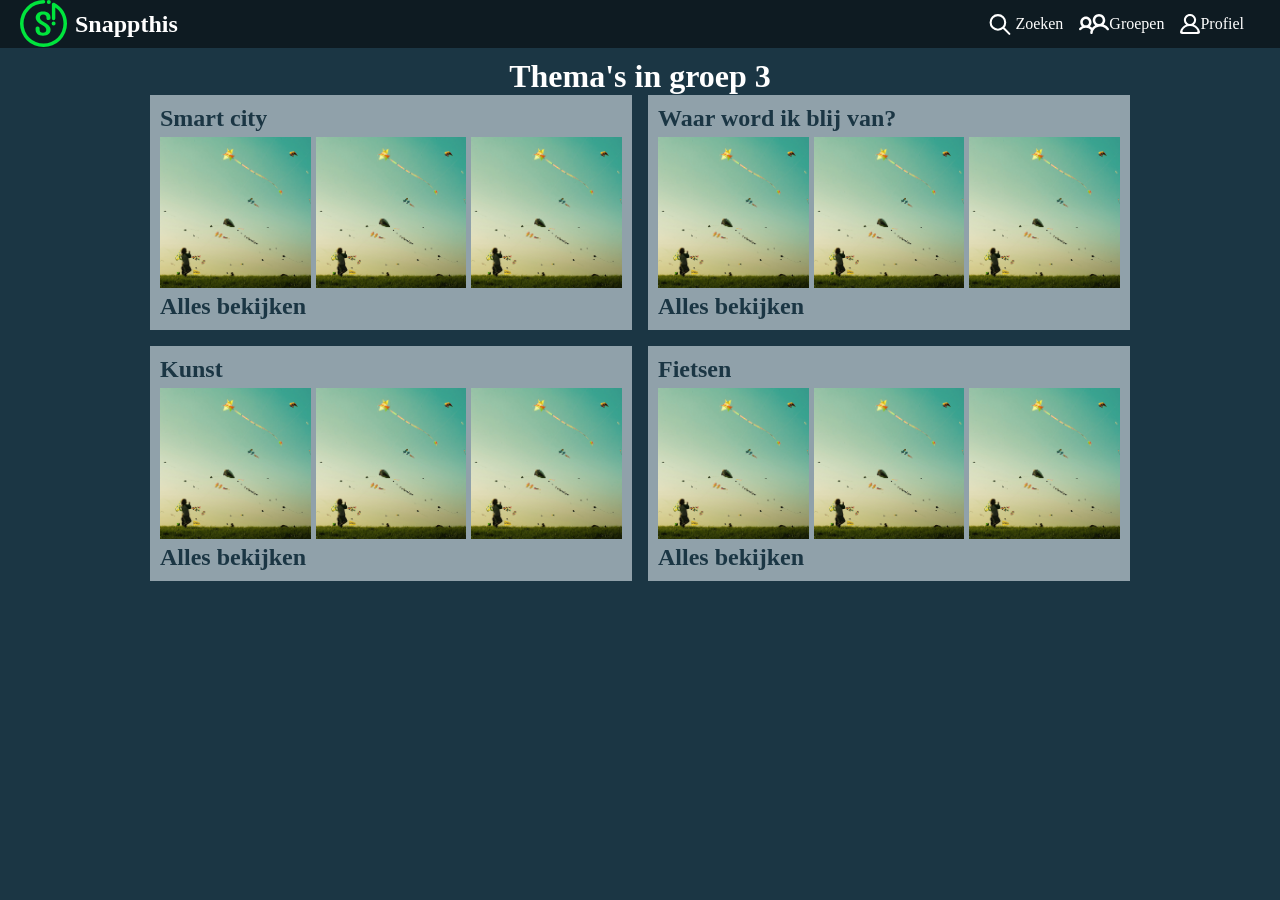
==== pages/group.html @ 8bacf24f "new pages" ====
<!DOCTYPE html>
<html lang="nl">

<head>
    <meta charset="UTF-8">
    <meta name="viewport" content="width=device-width, initial-scale=1.0">
    <link rel="stylesheet" href="../styles/styles.css">

    <title>Document</title>
</head>

<body>
    <nav>
        <a href="/">
            <svg xmlns="http://www.w3.org/2000/svg" width="47" height="48" fill="#00E53D">
                <path fill="FFFFFF" fill-rule="evenodd"
                    d="M28.8 4a2 2 0 1 0 0-4 2 2 0 0 0 0 4Zm4.8 21.6a2 2 0 1 0 0-4 2 2 0 0 0 0 4Zm.6-22.9a2.7 2.7 0 0 0-.4 0 2.5 2.5 0 0 0-.4 0 1.7 1.7 0 0 0-1.5 1.2v14.6a1.7 1.7 0 1 0 3.4 0v-11c5.5 3.6 8.2 9.4 8.2 16.1a20 20 0 1 1-20-20 1.7 1.7 0 0 0 0-3.5A23.4 23.4 0 0 0 0 23.6a23.4 23.4 0 0 0 23.5 23.5A23.4 23.4 0 0 0 47 23.6 23.4 23.4 0 0 0 34.2 2.7ZM17.6 13.2c1.2-1 3-1.6 5.5-1.6s4.3.5 5.6 1.6a5.7 5.7 0 0 1 1.8 4.7v.4l-.3 1c-.4.5-1 .8-1.8.8s-1.4-.3-1.7-.9a2 2 0 0 1-.2-.9v-.8c0-1-.3-1.6-.8-2.1s-1.3-.8-2.5-.8-2 .3-2.5.8-.8 1.2-.8 2.1c0 .8.3 1.5.7 2 .5.6 1.2 1.2 2 1.7l2.4 1.6c1 .5 1.8 1 2.6 1.7.9.6 1.5 1.4 2 2.2.7.8 1 1.8 1 3 0 1.8-.7 3.3-2 4.4-1.2 1-3 1.6-5.6 1.6-2.5 0-4.3-.5-5.6-1.6a5.7 5.7 0 0 1-1.8-4.5v-1.3c0-.2 0-.6.2-.9.4-.6 1-1 1.8-1 .9 0 1.5.4 1.8 1 .2.3.2.7.2 1v1.4c0 1 .3 1.6.8 2.1s1.4.8 2.6.8c1.1 0 2-.3 2.5-.8s.8-1.2.8-2.1a3 3 0 0 0-.7-2 9.4 9.4 0 0 0-1.9-1.7 36 36 0 0 0-2.5-1.6c-1-.5-1.8-1-2.6-1.7a9.6 9.6 0 0 1-2-2.2c-.6-.8-.9-1.8-.9-3 0-1.8.7-3.3 1.9-4.4Z"
                    clip-rule="evenodd" />
            </svg>
            <h1>Snappthis</h1>
        </a>
        <a href=""><svg xmlns="http://www.w3.org/2000/svg" width="30px" height="25px" viewBox="0 0 24 24" fill="none">
                <path
                    d="M14.9536 14.9458L21 21M17 10C17 13.866 13.866 17 10 17C6.13401 17 3 13.866 3 10C3 6.13401 6.13401 3 10 3C13.866 3 17 6.13401 17 10Z"
                    stroke="#FFFFFF" stroke-width="2" stroke-linecap="round" stroke-linejoin="round" />
            </svg>Zoeken</a>
        <a href=""><svg xmlns="http://www.w3.org/2000/svg" width="30px" height="30px" viewBox="0 0 24 24" fill="none">
                <path fill-rule="evenodd" clip-rule="evenodd"
                    d="M16 6C14.3432 6 13 7.34315 13 9C13 10.6569 14.3432 12 16 12C17.6569 12 19 10.6569 19 9C19 7.34315 17.6569 6 16 6ZM11 9C11 6.23858 13.2386 4 16 4C18.7614 4 21 6.23858 21 9C21 10.3193 20.489 11.5193 19.6542 12.4128C21.4951 13.0124 22.9176 14.1993 23.8264 15.5329C24.1374 15.9893 24.0195 16.6114 23.5631 16.9224C23.1068 17.2334 22.4846 17.1155 22.1736 16.6591C21.1979 15.2273 19.4178 14 17 14C13.166 14 11 17.0742 11 19C11 19.5523 10.5523 20 10 20C9.44773 20 9.00001 19.5523 9.00001 19C9.00001 18.308 9.15848 17.57 9.46082 16.8425C9.38379 16.7931 9.3123 16.7323 9.24889 16.6602C8.42804 15.7262 7.15417 15 5.50001 15C3.84585 15 2.57199 15.7262 1.75114 16.6602C1.38655 17.075 0.754692 17.1157 0.339855 16.7511C-0.0749807 16.3865 -0.115709 15.7547 0.248886 15.3398C0.809035 14.7025 1.51784 14.1364 2.35725 13.7207C1.51989 12.9035 1.00001 11.7625 1.00001 10.5C1.00001 8.01472 3.01473 6 5.50001 6C7.98529 6 10 8.01472 10 10.5C10 11.7625 9.48013 12.9035 8.64278 13.7207C9.36518 14.0785 9.99085 14.5476 10.5083 15.0777C11.152 14.2659 11.9886 13.5382 12.9922 12.9945C11.7822 12.0819 11 10.6323 11 9ZM3.00001 10.5C3.00001 9.11929 4.1193 8 5.50001 8C6.88072 8 8.00001 9.11929 8.00001 10.5C8.00001 11.8807 6.88072 13 5.50001 13C4.1193 13 3.00001 11.8807 3.00001 10.5Z"
                    fill="#FFFFFF" />
            </svg>Groepen</a>
        <a href=""><svg xmlns="http://www.w3.org/2000/svg" xmlns:xlink="http://www.w3.org/1999/xlink" width="20px"
                height="20px" viewBox="0 0 20 20" version="1.1">
                <g id="Page-1" stroke="none" stroke-width="1" fill="#FFFFFF" fill-rule="evenodd">
                    <g id="Dribbble-Light-Preview" transform="translate(-140.000000, -2159.000000)" fill="#000000">
                        <g id="icons" fill="#FFFFFF" transform="translate(56.000000, 160.000000)">
                            <path
                                d="M100.562548,2016.99998 L87.4381713,2016.99998 C86.7317804,2016.99998 86.2101535,2016.30298 86.4765813,2015.66198 C87.7127655,2012.69798 90.6169306,2010.99998 93.9998492,2010.99998 C97.3837885,2010.99998 100.287954,2012.69798 101.524138,2015.66198 C101.790566,2016.30298 101.268939,2016.99998 100.562548,2016.99998 M89.9166645,2004.99998 C89.9166645,2002.79398 91.7489936,2000.99998 93.9998492,2000.99998 C96.2517256,2000.99998 98.0830339,2002.79398 98.0830339,2004.99998 C98.0830339,2007.20598 96.2517256,2008.99998 93.9998492,2008.99998 C91.7489936,2008.99998 89.9166645,2007.20598 89.9166645,2004.99998 M103.955674,2016.63598 C103.213556,2013.27698 100.892265,2010.79798 97.837022,2009.67298 C99.4560048,2008.39598 100.400241,2006.33098 100.053171,2004.06998 C99.6509769,2001.44698 97.4235996,1999.34798 94.7348224,1999.04198 C91.0232075,1998.61898 87.8750721,2001.44898 87.8750721,2004.99998 C87.8750721,2006.88998 88.7692896,2008.57398 90.1636971,2009.67298 C87.1074334,2010.79798 84.7871636,2013.27698 84.044024,2016.63598 C83.7745338,2017.85698 84.7789973,2018.99998 86.0539717,2018.99998 L101.945727,2018.99998 C103.221722,2018.99998 104.226185,2017.85698 103.955674,2016.63598"
                                id="profile_round-[#1342]">

                            </path>
                        </g>
                    </g>
                </g>
            </svg>Profiel</a>

    </nav>
     <main class="groups-main">
        <h1>Thema's in groep 3</h1>
        <section>
            <article>
                <h2>Smart city</h2>
                <img src="/assets/happy.png" alt="happy">
                <img src="/assets/happy.png" alt="happy">
                <img src="/assets/happy.png" alt="happy">
                <a href="/pages/theme.html">Alles bekijken</a>
            </article>
            <article>
                <h2>Waar word ik blij van?</h2>
                <img src="/assets/happy.png" alt="happy">
                <img src="/assets/happy.png" alt="happy">
                <img src="/assets/happy.png" alt="happy">
                <a href="/pages/theme.html">Alles bekijken</a>
            </article>
            <article>
                <h2>Kunst</h2>
                <img src="/assets/happy.png" alt="happy">
                <img src="/assets/happy.png" alt="happy">
                <img src="/assets/happy.png" alt="happy">
                <a href="/pages/theme.html">Alles bekijken</a>
            </article>
            <article>
                <h2>Fietsen</h2>
                <img src="/assets/happy.png" alt="happy">
                <img src="/assets/happy.png" alt="happy">
                <img src="/assets/happy.png" alt="happy">
                <a href="/pages/theme.html">Alles bekijken</a>
            </article>
        </section>
    </main>
</body>

</html>
---- styles/styles.css ----
* {
    color: #FFFFFF;
    margin: 0;
    padding: 0;
    box-sizing: border-box;
    text-decoration: none;
}

nav {
    background-color: #0E1B22;
    display: grid;
    grid-template-columns: 1fr min-content min-content min-content min-content;
    gap: 1rem;
}

nav a {
    display: flex;
    align-items: center;
}

nav a:first-child {
    margin-left: 20px;
    gap: 0.5rem;

}

nav a:last-child {
    margin-right: 20px;
}



.logo {
    display: flex;
    align-items: center;
}


body {
    background-color: #1B3644;
}

.index-main {
    width: 70%;
    margin: 0 auto 0 auto;
    display: flex;
    flex-direction: column;
    gap: 1rem;
}

main h1 {
    text-align: center;
    padding-top: 10px;
}

.index-main section {
    display: grid;
    grid-template-columns: 1fr 1fr 1fr;
    gap: 5px;
}

section h2 {
    grid-column: 1 / -1;
}

section img {
    width: 100%;
}

/* Groups page */
.groups-main{
    max-width: 1000px;
    margin: 0 auto 0 auto;
}

.groups-main section {
    display: grid;
    grid-template-columns: 1fr 1fr;
    gap: 1rem;
    margin: 0 10px 0 10px;
}

.groups-main section article {
    background-color: #90A1AA;
    padding: 10px;
    display: grid;
    grid-template-columns: 1fr 1fr 1fr;
    gap: 5px;
}

.groups-main section article h2 {
    color: #1B3644;
}
.groups-main section article a {
    color: #1B3644;
    font-size: 1.5rem;
    font-weight: bold;
}

.groups-main section article img {
/* width: 125px; */
}
/* Group page */

/* theme page */
.theme-main {
 
}

.theme-main h2{
    text-align: center;
}
.theme-main section {
    display: grid;
    grid-template-columns: repeat(auto-fit, minmax(200px, 1fr));
    gap: 1rem;
    padding: 1rem;
}
.theme-main section img{
    width: 100%;
    height: auto;
    object-fit: cover;
}

.theme-main section img:nth-child(1) {
    grid-column: span 2;
    grid-row: span 2;
}
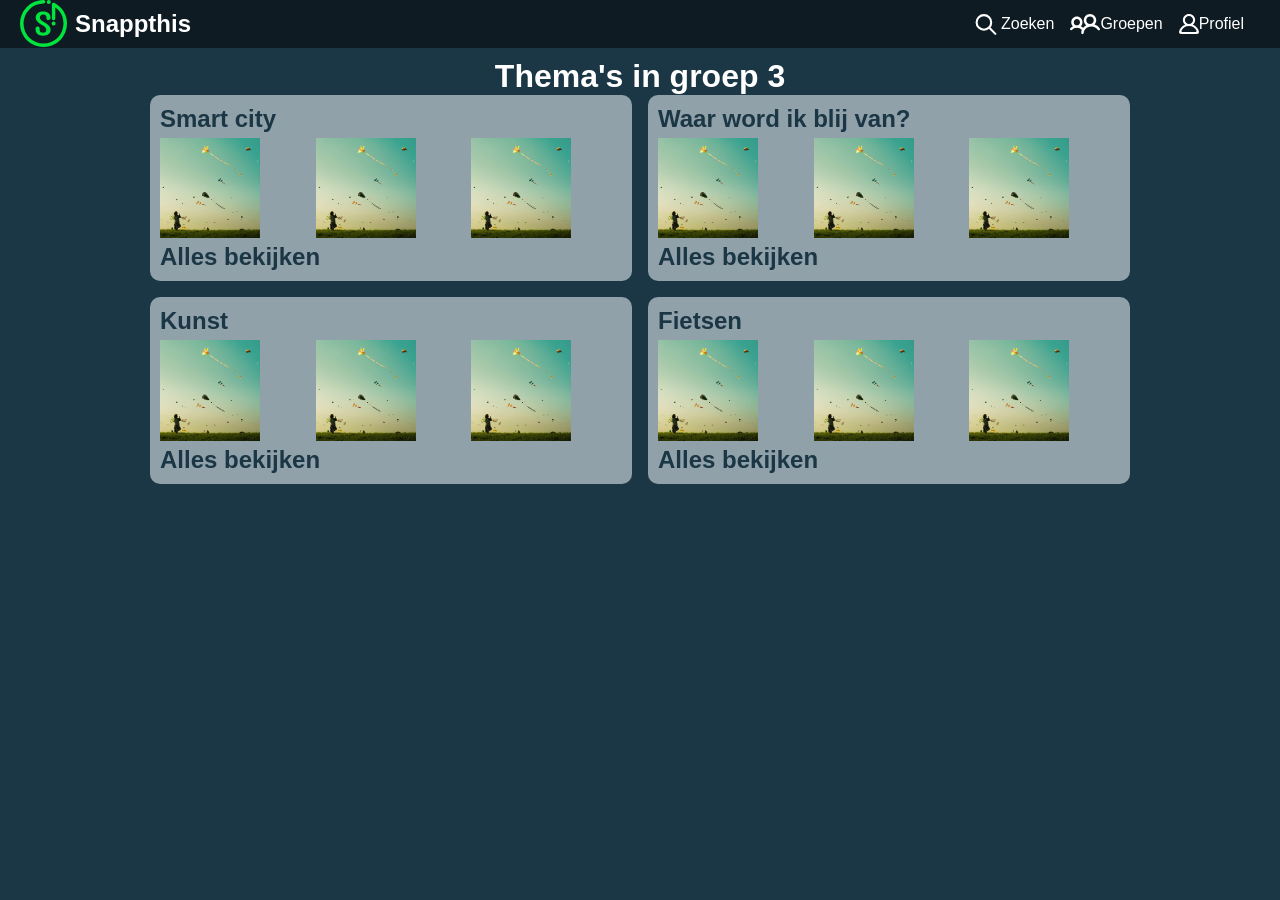
==== commit 003903ef: "styling updates and start profile page" ====
--- a/pages/group.html
+++ b/pages/group.html
@@ -6,7 +6,7 @@
     <meta name="viewport" content="width=device-width, initial-scale=1.0">
     <link rel="stylesheet" href="../styles/styles.css">
 
-    <title>Document</title>
+    <title>Group</title>
 </head>
 
 <body>
@@ -24,7 +24,8 @@
                     d="M14.9536 14.9458L21 21M17 10C17 13.866 13.866 17 10 17C6.13401 17 3 13.866 3 10C3 6.13401 6.13401 3 10 3C13.866 3 17 6.13401 17 10Z"
                     stroke="#FFFFFF" stroke-width="2" stroke-linecap="round" stroke-linejoin="round" />
             </svg>Zoeken</a>
-        <a href=""><svg xmlns="http://www.w3.org/2000/svg" width="30px" height="30px" viewBox="0 0 24 24" fill="none">
+        <a href="/pages/groups.html"><svg xmlns="http://www.w3.org/2000/svg" width="30px" height="30px"
+                viewBox="0 0 24 24" fill="none">
                 <path fill-rule="evenodd" clip-rule="evenodd"
                     d="M16 6C14.3432 6 13 7.34315 13 9C13 10.6569 14.3432 12 16 12C17.6569 12 19 10.6569 19 9C19 7.34315 17.6569 6 16 6ZM11 9C11 6.23858 13.2386 4 16 4C18.7614 4 21 6.23858 21 9C21 10.3193 20.489 11.5193 19.6542 12.4128C21.4951 13.0124 22.9176 14.1993 23.8264 15.5329C24.1374 15.9893 24.0195 16.6114 23.5631 16.9224C23.1068 17.2334 22.4846 17.1155 22.1736 16.6591C21.1979 15.2273 19.4178 14 17 14C13.166 14 11 17.0742 11 19C11 19.5523 10.5523 20 10 20C9.44773 20 9.00001 19.5523 9.00001 19C9.00001 18.308 9.15848 17.57 9.46082 16.8425C9.38379 16.7931 9.3123 16.7323 9.24889 16.6602C8.42804 15.7262 7.15417 15 5.50001 15C3.84585 15 2.57199 15.7262 1.75114 16.6602C1.38655 17.075 0.754692 17.1157 0.339855 16.7511C-0.0749807 16.3865 -0.115709 15.7547 0.248886 15.3398C0.809035 14.7025 1.51784 14.1364 2.35725 13.7207C1.51989 12.9035 1.00001 11.7625 1.00001 10.5C1.00001 8.01472 3.01473 6 5.50001 6C7.98529 6 10 8.01472 10 10.5C10 11.7625 9.48013 12.9035 8.64278 13.7207C9.36518 14.0785 9.99085 14.5476 10.5083 15.0777C11.152 14.2659 11.9886 13.5382 12.9922 12.9945C11.7822 12.0819 11 10.6323 11 9ZM3.00001 10.5C3.00001 9.11929 4.1193 8 5.50001 8C6.88072 8 8.00001 9.11929 8.00001 10.5C8.00001 11.8807 6.88072 13 5.50001 13C4.1193 13 3.00001 11.8807 3.00001 10.5Z"
                     fill="#FFFFFF" />
@@ -37,15 +38,13 @@
                             <path
                                 d="M100.562548,2016.99998 L87.4381713,2016.99998 C86.7317804,2016.99998 86.2101535,2016.30298 86.4765813,2015.66198 C87.7127655,2012.69798 90.6169306,2010.99998 93.9998492,2010.99998 C97.3837885,2010.99998 100.287954,2012.69798 101.524138,2015.66198 C101.790566,2016.30298 101.268939,2016.99998 100.562548,2016.99998 M89.9166645,2004.99998 C89.9166645,2002.79398 91.7489936,2000.99998 93.9998492,2000.99998 C96.2517256,2000.99998 98.0830339,2002.79398 98.0830339,2004.99998 C98.0830339,2007.20598 96.2517256,2008.99998 93.9998492,2008.99998 C91.7489936,2008.99998 89.9166645,2007.20598 89.9166645,2004.99998 M103.955674,2016.63598 C103.213556,2013.27698 100.892265,2010.79798 97.837022,2009.67298 C99.4560048,2008.39598 100.400241,2006.33098 100.053171,2004.06998 C99.6509769,2001.44698 97.4235996,1999.34798 94.7348224,1999.04198 C91.0232075,1998.61898 87.8750721,2001.44898 87.8750721,2004.99998 C87.8750721,2006.88998 88.7692896,2008.57398 90.1636971,2009.67298 C87.1074334,2010.79798 84.7871636,2013.27698 84.044024,2016.63598 C83.7745338,2017.85698 84.7789973,2018.99998 86.0539717,2018.99998 L101.945727,2018.99998 C103.221722,2018.99998 104.226185,2017.85698 103.955674,2016.63598"
                                 id="profile_round-[#1342]">
-
                             </path>
                         </g>
                     </g>
                 </g>
             </svg>Profiel</a>
-
     </nav>
-     <main class="groups-main">
+    <main class="groups-main">
         <h1>Thema's in groep 3</h1>
         <section>
             <article>
--- a/styles/styles.css
+++ b/styles/styles.css
@@ -4,6 +4,7 @@
     padding: 0;
     box-sizing: border-box;
     text-decoration: none;
+    font-family: Arial, Helvetica, sans-serif;
 }
 
 nav {
@@ -11,6 +12,13 @@
     display: grid;
     grid-template-columns: 1fr min-content min-content min-content min-content;
     gap: 1rem;
+}
+
+nav h1 {
+    display: none;
+    @media (min-width: 450px) {
+        display: block;
+    }
 }
 
 nav a {
@@ -21,11 +29,19 @@
 nav a:first-child {
     margin-left: 20px;
     gap: 0.5rem;
-
+    width: fit-content;
 }
 
 nav a:last-child {
     margin-right: 20px;
+}
+
+nav a p {
+    display: none;
+
+    @media (min-width: 560px) {
+        display: block;
+    }
 }
 
 
@@ -38,91 +54,146 @@
 
 body {
     background-color: #1B3644;
+
+}
+
+main {
+    /* width: 90%; */
+
+    /* @media (min-width: 660px) {
+        width: 70%;
+    } */
 }
 
 .index-main {
-    width: 70%;
     margin: 0 auto 0 auto;
     display: flex;
     flex-direction: column;
     gap: 1rem;
+    max-width: 90%;
+
+    @media (min-width: 660px) {}
 }
 
 main h1 {
     text-align: center;
     padding-top: 10px;
+
 }
 
-.index-main section {
+main section {
     display: grid;
     grid-template-columns: 1fr 1fr 1fr;
     gap: 5px;
 }
 
-section h2 {
+.index-main section h2 {
     grid-column: 1 / -1;
 }
 
-section img {
+.index-main section img {
     width: 100%;
 }
 
 /* Groups page */
-.groups-main{
+.groups-main {
     max-width: 1000px;
     margin: 0 auto 0 auto;
 }
 
 .groups-main section {
     display: grid;
-    grid-template-columns: 1fr 1fr;
+    grid-template-columns: 1fr;
     gap: 1rem;
     margin: 0 10px 0 10px;
+
+    @media (min-width: 700px) {
+        grid-template-columns: 1fr 1fr;
+
+    }
+
 }
 
 .groups-main section article {
     background-color: #90A1AA;
     padding: 10px;
     display: grid;
+    gap: 5px;
     grid-template-columns: 1fr 1fr 1fr;
-    gap: 5px;
+    max-width: 500px;
+    width: 100%;
+    margin: 0 auto 0 auto;
+    border-radius: 10px;
+
+    @media (min-width: 700px) {
+        /* grid-template-columns: 1fr 1fr 1fr; */
+        max-width: none;
+        margin: 0;
+    }
 }
 
 .groups-main section article h2 {
     color: #1B3644;
+    text-wrap: nowrap;
+    grid-column: 1 / -1;
 }
+
 .groups-main section article a {
     color: #1B3644;
     font-size: 1.5rem;
     font-weight: bold;
+    grid-column: 1 / -1;
 }
 
+.groups-main section article img:first-child {}
+
 .groups-main section article img {
-/* width: 125px; */
+    width: clamp(50px, 20vw, 100px);
+    grid-row: 2;
+
+    @media (min-width: 480px) {}
 }
+
 /* Group page */
 
 /* theme page */
 .theme-main {
- 
+    display: flex;
+    flex-direction: column;
 }
 
-.theme-main h2{
+.theme-main h2 {
     text-align: center;
 }
-.theme-main section {
+
+.theme-main ul {
     display: grid;
-    grid-template-columns: repeat(auto-fit, minmax(200px, 1fr));
+    grid-template-columns: 1fr;
+
     gap: 1rem;
     padding: 1rem;
+    list-style: none;
+    width: fit-content;
+    margin: 0 auto 0 auto;
+
+    @media (min-width: 660px) {
+        grid-template-columns: repeat(auto-fit, minmax(200px, 200px));
+
+    }
 }
-.theme-main section img{
+
+.theme-main ul li img {
     width: 100%;
     height: auto;
     object-fit: cover;
+
+    @media (min-width: 660px) {}
 }
 
-.theme-main section img:nth-child(1) {
-    grid-column: span 2;
-    grid-row: span 2;
+.theme-main ul li:first-child {
+    @media (min-width: 660px) {
+        grid-column: span 2;
+        grid-row: span 2;
+    }
+
 }
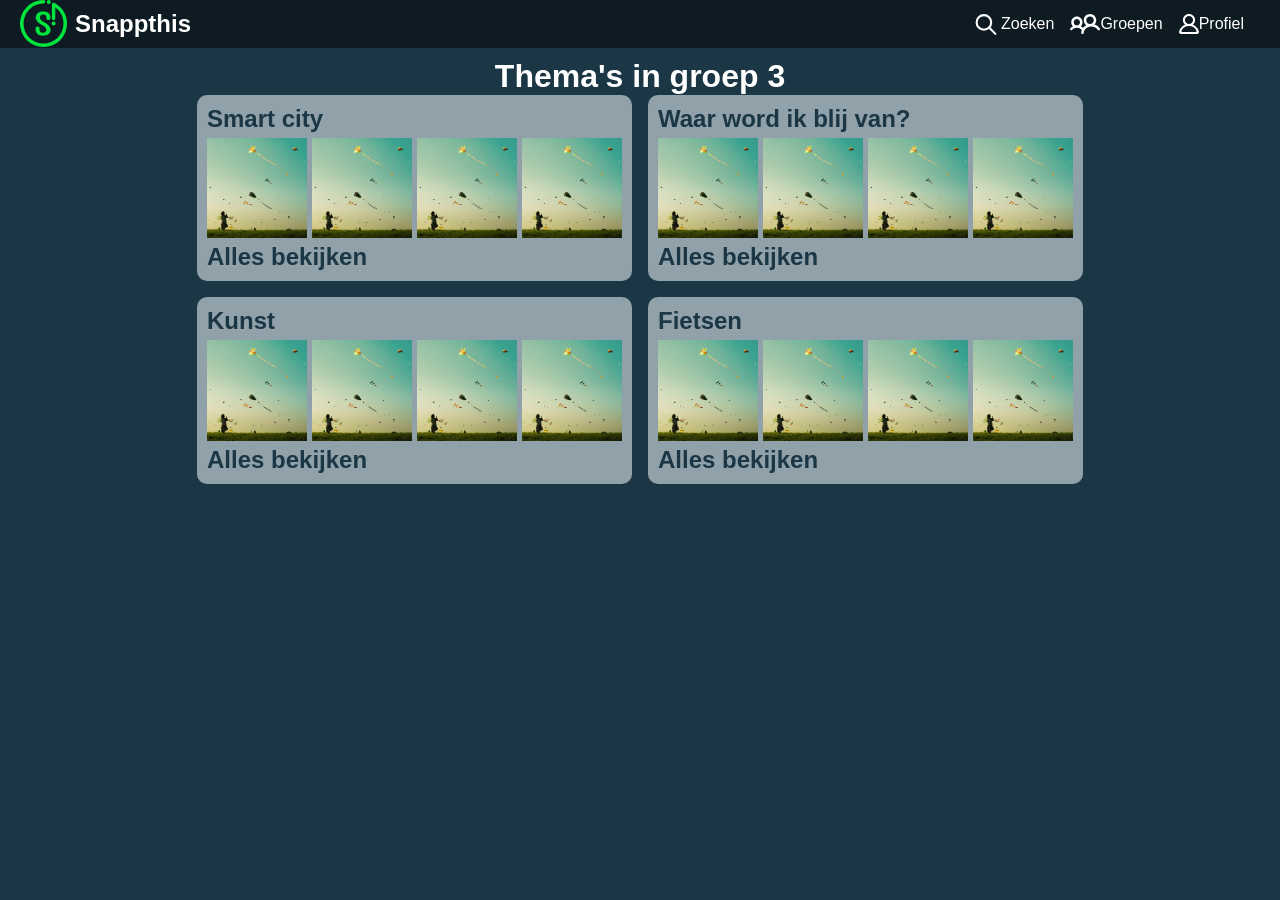
==== commit 3af35684: "styling updates on hover" ====
--- a/pages/group.html
+++ b/pages/group.html
@@ -52,10 +52,12 @@
                 <img src="/assets/happy.png" alt="happy">
                 <img src="/assets/happy.png" alt="happy">
                 <img src="/assets/happy.png" alt="happy">
+                <img src="/assets/happy.png" alt="happy">
                 <a href="/pages/theme.html">Alles bekijken</a>
             </article>
             <article>
                 <h2>Waar word ik blij van?</h2>
+                <img src="/assets/happy.png" alt="happy">
                 <img src="/assets/happy.png" alt="happy">
                 <img src="/assets/happy.png" alt="happy">
                 <img src="/assets/happy.png" alt="happy">
@@ -66,10 +68,12 @@
                 <img src="/assets/happy.png" alt="happy">
                 <img src="/assets/happy.png" alt="happy">
                 <img src="/assets/happy.png" alt="happy">
+                <img src="/assets/happy.png" alt="happy">
                 <a href="/pages/theme.html">Alles bekijken</a>
             </article>
             <article>
                 <h2>Fietsen</h2>
+                <img src="/assets/happy.png" alt="happy">
                 <img src="/assets/happy.png" alt="happy">
                 <img src="/assets/happy.png" alt="happy">
                 <img src="/assets/happy.png" alt="happy">
--- a/styles/styles.css
+++ b/styles/styles.css
@@ -16,6 +16,7 @@
 
 nav h1 {
     display: none;
+
     @media (min-width: 450px) {
         display: block;
     }
@@ -46,6 +47,7 @@
 
 
 
+
 .logo {
     display: flex;
     align-items: center;
@@ -58,22 +60,14 @@
 }
 
 main {
-    /* width: 90%; */
-
-    /* @media (min-width: 660px) {
-        width: 70%;
-    } */
-}
-
-.index-main {
-    margin: 0 auto 0 auto;
-    display: flex;
-    flex-direction: column;
-    gap: 1rem;
-    max-width: 90%;
-
-    @media (min-width: 660px) {}
-}
+    width: clamp(300px, 100%, 1200px);
+
+    @media (min-width: 660px) {
+        width: clamp(300px, 90%, 1200px);
+
+    }
+}
+
 
 main h1 {
     text-align: center;
@@ -87,6 +81,48 @@
     gap: 5px;
 }
 
+main a {
+    transition: 0.3s;
+}
+
+main a:hover {
+    margin-left: 5px;
+    transition: margin-left 0.3s;
+}
+
+main a::after {
+    content: '→';
+    margin-left: 5px;
+    opacity: 0;
+    transition: opacity 0.3s;
+}
+
+main a:hover::after {
+    opacity: 1;
+    transition: opacity 0.3s;
+}
+
+main img {
+    transition: 0.3s;
+}
+
+main img:hover {
+    transform: scale(1.05);
+    transition: transform 0.3s;
+    cursor: pointer;
+}
+
+.index-main {
+    margin: 0 auto 0 auto;
+    display: flex;
+    flex-direction: column;
+    gap: 1rem;
+    max-width: 90%;
+
+    @media (min-width: 660px) {}
+}
+
+
 .index-main section h2 {
     grid-column: 1 / -1;
 }
@@ -97,7 +133,6 @@
 
 /* Groups page */
 .groups-main {
-    max-width: 1000px;
     margin: 0 auto 0 auto;
 }
 
@@ -107,9 +142,10 @@
     gap: 1rem;
     margin: 0 10px 0 10px;
 
-    @media (min-width: 700px) {
+    @media (min-width: 950px) {
         grid-template-columns: 1fr 1fr;
-
+        width: fit-content;
+        margin: auto;
     }
 
 }
@@ -125,9 +161,9 @@
     margin: 0 auto 0 auto;
     border-radius: 10px;
 
-    @media (min-width: 700px) {
+    @media (min-width: 950px) {
         /* grid-template-columns: 1fr 1fr 1fr; */
-        max-width: none;
+        max-width: 460px;
         margin: 0;
     }
 }
@@ -160,6 +196,7 @@
 .theme-main {
     display: flex;
     flex-direction: column;
+    margin: auto;
 }
 
 .theme-main h2 {
@@ -186,8 +223,41 @@
     width: 100%;
     height: auto;
     object-fit: cover;
+    grid-row: 1 / -1;
+    grid-column: 1 / -1;
 
     @media (min-width: 660px) {}
+}
+
+.theme-main ul li {
+    display: grid;
+    grid-template-columns: 1fr 1fr;
+    grid-template-rows: 1fr 1fr;
+}
+
+
+.theme-main ul li section {
+    grid-row: 2;
+    grid-column: 1 / -1;
+    height: fit-content;
+    text-wrap: nowrap;
+    align-items: center;
+    margin-top: auto;
+    z-index: 100;
+    display: none;
+    opacity: 0;
+    transition: opacity 0.3s;
+    padding: 10px;
+    width: 100%;
+}
+
+.theme-main ul li:hover section {
+    display: flex;
+    background-color: #0e1b22a6;
+    opacity: 1;
+    transition: opacity 0.3s;
+    transform: scale(1.05);
+  transition: transform 0.3s;
 }
 
 .theme-main ul li:first-child {
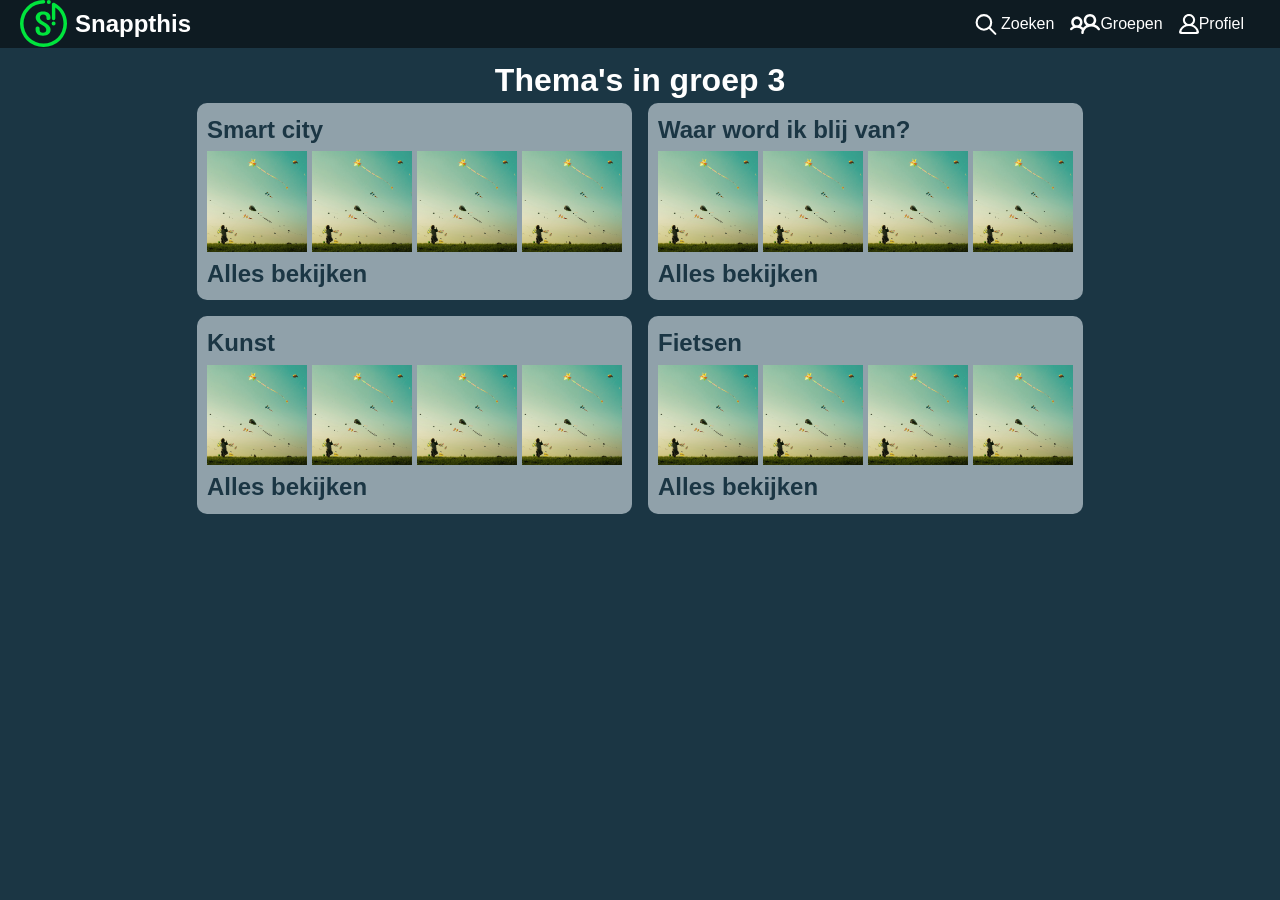
==== commit d004ada1: "Navbar responsiveness fix on pages" ====
--- a/pages/group.html
+++ b/pages/group.html
@@ -23,13 +23,17 @@
                 <path
                     d="M14.9536 14.9458L21 21M17 10C17 13.866 13.866 17 10 17C6.13401 17 3 13.866 3 10C3 6.13401 6.13401 3 10 3C13.866 3 17 6.13401 17 10Z"
                     stroke="#FFFFFF" stroke-width="2" stroke-linecap="round" stroke-linejoin="round" />
-            </svg>Zoeken</a>
-        <a href="/pages/groups.html"><svg xmlns="http://www.w3.org/2000/svg" width="30px" height="30px"
+            </svg>
+            <p> Zoeken</p>
+        </a>
+        <a href="pages/groups.html"><svg xmlns="http://www.w3.org/2000/svg" width="30px" height="30px"
                 viewBox="0 0 24 24" fill="none">
                 <path fill-rule="evenodd" clip-rule="evenodd"
                     d="M16 6C14.3432 6 13 7.34315 13 9C13 10.6569 14.3432 12 16 12C17.6569 12 19 10.6569 19 9C19 7.34315 17.6569 6 16 6ZM11 9C11 6.23858 13.2386 4 16 4C18.7614 4 21 6.23858 21 9C21 10.3193 20.489 11.5193 19.6542 12.4128C21.4951 13.0124 22.9176 14.1993 23.8264 15.5329C24.1374 15.9893 24.0195 16.6114 23.5631 16.9224C23.1068 17.2334 22.4846 17.1155 22.1736 16.6591C21.1979 15.2273 19.4178 14 17 14C13.166 14 11 17.0742 11 19C11 19.5523 10.5523 20 10 20C9.44773 20 9.00001 19.5523 9.00001 19C9.00001 18.308 9.15848 17.57 9.46082 16.8425C9.38379 16.7931 9.3123 16.7323 9.24889 16.6602C8.42804 15.7262 7.15417 15 5.50001 15C3.84585 15 2.57199 15.7262 1.75114 16.6602C1.38655 17.075 0.754692 17.1157 0.339855 16.7511C-0.0749807 16.3865 -0.115709 15.7547 0.248886 15.3398C0.809035 14.7025 1.51784 14.1364 2.35725 13.7207C1.51989 12.9035 1.00001 11.7625 1.00001 10.5C1.00001 8.01472 3.01473 6 5.50001 6C7.98529 6 10 8.01472 10 10.5C10 11.7625 9.48013 12.9035 8.64278 13.7207C9.36518 14.0785 9.99085 14.5476 10.5083 15.0777C11.152 14.2659 11.9886 13.5382 12.9922 12.9945C11.7822 12.0819 11 10.6323 11 9ZM3.00001 10.5C3.00001 9.11929 4.1193 8 5.50001 8C6.88072 8 8.00001 9.11929 8.00001 10.5C8.00001 11.8807 6.88072 13 5.50001 13C4.1193 13 3.00001 11.8807 3.00001 10.5Z"
                     fill="#FFFFFF" />
-            </svg>Groepen</a>
+            </svg>
+            <p>Groepen</p>
+        </a>
         <a href=""><svg xmlns="http://www.w3.org/2000/svg" xmlns:xlink="http://www.w3.org/1999/xlink" width="20px"
                 height="20px" viewBox="0 0 20 20" version="1.1">
                 <g id="Page-1" stroke="none" stroke-width="1" fill="#FFFFFF" fill-rule="evenodd">
@@ -38,11 +42,14 @@
                             <path
                                 d="M100.562548,2016.99998 L87.4381713,2016.99998 C86.7317804,2016.99998 86.2101535,2016.30298 86.4765813,2015.66198 C87.7127655,2012.69798 90.6169306,2010.99998 93.9998492,2010.99998 C97.3837885,2010.99998 100.287954,2012.69798 101.524138,2015.66198 C101.790566,2016.30298 101.268939,2016.99998 100.562548,2016.99998 M89.9166645,2004.99998 C89.9166645,2002.79398 91.7489936,2000.99998 93.9998492,2000.99998 C96.2517256,2000.99998 98.0830339,2002.79398 98.0830339,2004.99998 C98.0830339,2007.20598 96.2517256,2008.99998 93.9998492,2008.99998 C91.7489936,2008.99998 89.9166645,2007.20598 89.9166645,2004.99998 M103.955674,2016.63598 C103.213556,2013.27698 100.892265,2010.79798 97.837022,2009.67298 C99.4560048,2008.39598 100.400241,2006.33098 100.053171,2004.06998 C99.6509769,2001.44698 97.4235996,1999.34798 94.7348224,1999.04198 C91.0232075,1998.61898 87.8750721,2001.44898 87.8750721,2004.99998 C87.8750721,2006.88998 88.7692896,2008.57398 90.1636971,2009.67298 C87.1074334,2010.79798 84.7871636,2013.27698 84.044024,2016.63598 C83.7745338,2017.85698 84.7789973,2018.99998 86.0539717,2018.99998 L101.945727,2018.99998 C103.221722,2018.99998 104.226185,2017.85698 103.955674,2016.63598"
                                 id="profile_round-[#1342]">
+
                             </path>
                         </g>
                     </g>
                 </g>
-            </svg>Profiel</a>
+            </svg>
+            <p> Profiel</p>
+        </a>
     </nav>
     <main class="groups-main">
         <h1>Thema's in groep 3</h1>
--- a/styles/styles.css
+++ b/styles/styles.css
@@ -5,6 +5,7 @@
     box-sizing: border-box;
     text-decoration: none;
     font-family: Arial, Helvetica, sans-serif;
+    line-height: 1.4;
 }
 
 nav {
@@ -12,106 +13,98 @@
     display: grid;
     grid-template-columns: 1fr min-content min-content min-content min-content;
     gap: 1rem;
-}
-
-nav h1 {
-    display: none;
-
-    @media (min-width: 450px) {
-        display: block;
-    }
-}
-
-nav a {
-    display: flex;
-    align-items: center;
-}
-
-nav a:first-child {
-    margin-left: 20px;
-    gap: 0.5rem;
-    width: fit-content;
-}
-
-nav a:last-child {
-    margin-right: 20px;
-}
-
-nav a p {
-    display: none;
-
-    @media (min-width: 560px) {
-        display: block;
-    }
-}
-
-
-
+
+    h1 {
+        display: none;
+
+        @media (min-width: 450px) {
+            display: block;
+        }
+    }
+
+    a {
+        display: flex;
+        align-items: center;
+
+        &:first-child {
+            margin-left: 20px;
+            gap: 0.5rem;
+            width: fit-content;
+        }
+
+        &:last-child {
+            margin-right: 20px;
+        }
+
+        p {
+            display: none;
+
+            @media (min-width: 560px) {
+                display: block;
+            }
+        }
+    }
+}
 
 .logo {
     display: flex;
     align-items: center;
 }
 
-
 body {
     background-color: #1B3644;
-
-}
-
+}
+
+/* standard main styling */
 main {
     width: clamp(300px, 100%, 1200px);
+    margin: auto;
 
     @media (min-width: 660px) {
         width: clamp(300px, 90%, 1200px);
-
-    }
-}
-
-
-main h1 {
-    text-align: center;
-    padding-top: 10px;
-
-}
-
-main section {
-    display: grid;
-    grid-template-columns: 1fr 1fr 1fr;
-    gap: 5px;
-}
-
-main a {
-    transition: 0.3s;
-}
-
-main a:hover {
-    margin-left: 5px;
-    transition: margin-left 0.3s;
-}
-
-main a::after {
-    content: '→';
-    margin-left: 5px;
-    opacity: 0;
-    transition: opacity 0.3s;
-}
-
-main a:hover::after {
-    opacity: 1;
-    transition: opacity 0.3s;
-}
-
-main img {
-    transition: 0.3s;
-}
-
-main img:hover {
-    transform: scale(1.05);
-    transition: transform 0.3s;
-    cursor: pointer;
-}
-
+    }
+
+    h1 {
+        text-align: center;
+        padding-top: 10px;
+    }
+
+    section {
+        display: grid;
+        grid-template-columns: 1fr 1fr 1fr;
+        gap: 5px;
+    }
+
+    a {
+        transition: margin-left 0.3s;
+
+        &:hover {
+            margin-left: 5px;
+
+            &::after {
+                opacity: 1;
+            }
+        }
+
+        &::after {
+            content: '→';
+            margin-left: 5px;
+            opacity: 0;
+            transition: opacity 0.3s;
+        }
+    }
+
+    img {
+        transition: transform 0.3s ease-in-out;
+
+        &:hover {
+            transform: scale(1.05);
+            cursor: pointer;
+        }
+    }
+}
+
+/* Home page */
 .index-main {
     margin: 0 auto 0 auto;
     display: flex;
@@ -119,151 +112,256 @@
     gap: 1rem;
     max-width: 90%;
 
-    @media (min-width: 660px) {}
-}
-
-
-.index-main section h2 {
-    grid-column: 1 / -1;
-}
-
-.index-main section img {
-    width: 100%;
+    section {
+
+        h2 {
+            grid-column: 1 / -1;
+        }
+
+        img {
+            width: 100%;
+        }
+    }
 }
 
 /* Groups page */
 .groups-main {
     margin: 0 auto 0 auto;
-}
-
-.groups-main section {
-    display: grid;
-    grid-template-columns: 1fr;
-    gap: 1rem;
-    margin: 0 10px 0 10px;
-
-    @media (min-width: 950px) {
-        grid-template-columns: 1fr 1fr;
-        width: fit-content;
-        margin: auto;
-    }
-
-}
-
-.groups-main section article {
-    background-color: #90A1AA;
-    padding: 10px;
-    display: grid;
-    gap: 5px;
-    grid-template-columns: 1fr 1fr 1fr;
-    max-width: 500px;
-    width: 100%;
-    margin: 0 auto 0 auto;
-    border-radius: 10px;
-
-    @media (min-width: 950px) {
-        /* grid-template-columns: 1fr 1fr 1fr; */
-        max-width: 460px;
-        margin: 0;
-    }
-}
-
-.groups-main section article h2 {
-    color: #1B3644;
-    text-wrap: nowrap;
-    grid-column: 1 / -1;
-}
-
-.groups-main section article a {
-    color: #1B3644;
-    font-size: 1.5rem;
-    font-weight: bold;
-    grid-column: 1 / -1;
-}
-
-.groups-main section article img:first-child {}
-
-.groups-main section article img {
-    width: clamp(50px, 20vw, 100px);
-    grid-row: 2;
-
-    @media (min-width: 480px) {}
-}
-
-/* Group page */
+
+    section {
+        display: grid;
+        grid-template-columns: 1fr;
+        gap: 1rem;
+        margin: 0 10px 0 10px;
+
+        @media (min-width: 950px) {
+            grid-template-columns: 1fr 1fr;
+            width: fit-content;
+            margin: auto;
+        }
+
+        article {
+            background-color: #90A1AA;
+            padding: 10px;
+            display: grid;
+            gap: 5px;
+            grid-template-columns: 1fr 1fr 1fr;
+            max-width: 500px;
+            width: 100%;
+            margin: 0 auto 0 auto;
+            border-radius: 10px;
+
+            @media (min-width: 950px) {
+                max-width: 460px;
+                margin: 0;
+            }
+
+            h2 {
+                color: #1B3644;
+                text-wrap: nowrap;
+                grid-column: 1 / -1;
+            }
+
+            a {
+                color: #1B3644;
+                font-size: 1.5rem;
+                font-weight: bold;
+                grid-column: 1 / -1;
+            }
+
+            img {
+                width: clamp(50px, 20vw, 100px);
+                grid-row: 2;
+            }
+        }
+    }
+}
 
 /* theme page */
 .theme-main {
     display: flex;
     flex-direction: column;
     margin: auto;
-}
-
-.theme-main h2 {
-    text-align: center;
-}
-
-.theme-main ul {
-    display: grid;
-    grid-template-columns: 1fr;
-
-    gap: 1rem;
-    padding: 1rem;
-    list-style: none;
-    width: fit-content;
-    margin: 0 auto 0 auto;
-
-    @media (min-width: 660px) {
-        grid-template-columns: repeat(auto-fit, minmax(200px, 200px));
-
-    }
-}
-
-.theme-main ul li img {
-    width: 100%;
-    height: auto;
-    object-fit: cover;
-    grid-row: 1 / -1;
-    grid-column: 1 / -1;
-
-    @media (min-width: 660px) {}
-}
-
-.theme-main ul li {
-    display: grid;
-    grid-template-columns: 1fr 1fr;
-    grid-template-rows: 1fr 1fr;
-}
-
-
-.theme-main ul li section {
-    grid-row: 2;
-    grid-column: 1 / -1;
-    height: fit-content;
-    text-wrap: nowrap;
-    align-items: center;
-    margin-top: auto;
-    z-index: 100;
-    display: none;
-    opacity: 0;
-    transition: opacity 0.3s;
-    padding: 10px;
-    width: 100%;
-}
-
-.theme-main ul li:hover section {
-    display: flex;
-    background-color: #0e1b22a6;
-    opacity: 1;
-    transition: opacity 0.3s;
-    transform: scale(1.05);
-  transition: transform 0.3s;
-}
-
-.theme-main ul li:first-child {
-    @media (min-width: 660px) {
-        grid-column: span 2;
-        grid-row: span 2;
-    }
-
+
+    h2 {
+        text-align: center;
+    }
+
+    ul {
+        display: grid;
+        grid-template-columns: 1fr;
+        gap: 1rem;
+        padding: 1rem;
+        list-style: none;
+        width: fit-content;
+        margin: 0 auto 0 auto;
+
+        @media (min-width: 660px) {
+            grid-template-columns: repeat(auto-fit, minmax(200px, 200px));
+        }
+
+        li {
+            display: grid;
+            grid-template-columns: 1fr 1fr;
+            grid-template-rows: 1fr 1fr;
+            transition: opacity 0.3s;
+
+            section {
+                grid-row: 2;
+                grid-column: 1 / -1;
+                height: fit-content;
+                text-wrap: nowrap;
+                align-items: center;
+                margin-top: auto;
+                z-index: 100;
+                display: none;
+                opacity: 0;
+                transition: opacity 0.3s;
+                padding: 10px;
+                width: 100%;
+            }
+
+            img {
+                width: 100%;
+                height: auto;
+                object-fit: cover;
+                grid-row: 1 / -1;
+                grid-column: 1 / -1;
+            }
+
+            &:hover {
+                section {
+                    display: flex;
+                    background-color: #0e1b22a6;
+                    opacity: 1;
+                    transform: scale(1.05);
+                }
+            }
+
+            &:first-child {
+                @media (min-width: 660px) {
+                    grid-column: span 2;
+                    grid-row: span 2;
+                }
+            }
+        }
+    }
+}
+
+/* post page */
+.post-main {
+    h2 {
+        text-align: center;
+    }
+
+    article {
+        display: grid;
+        gap: .5rem;
+
+        img {
+            width: 100%;
+
+            &:hover {
+                transform: scale(1);
+                cursor: unset;
+            }
+        }
+
+        ol {
+            display: flex;
+            flex-wrap: wrap;
+            gap: 1rem;
+            list-style: none;
+            justify-content: center;
+
+            li {
+                width: fit-content;
+                background-color: #90A1AA;
+                padding: 10px;
+                border-radius: 25px;
+                color: #0E1B22;
+            }
+        }
+
+        ul {
+            display: grid;
+            grid-template-columns: 1fr 1fr 1fr;
+            list-style: none;
+
+            li {
+                text-align: center;
+            }
+        }
+    }
+}
+
+/* profile page */
+.profile-main {
+    h2 {
+        text-align: center;
+    }
+
+    ul {
+        display: grid;
+        grid-template-columns: 1fr 1fr 1fr;
+        list-style: none;
+
+        li {
+            text-align: center;
+        }
+    }
+
+    article {
+        display: flex;
+        flex-direction: column;
+        gap: 1rem;
+        margin: auto;
+        width: clamp(275px, 100%, 600px);
+
+        h3 {
+            text-align: center;
+        }
+
+        section {
+            display: grid;
+            background-color: #90A1AA;
+            padding: 10px;
+            border-radius: 10px;
+
+            h4 {
+                grid-column: 1 / -1;
+                grid-row: 1;
+
+                a {
+                    transition: margin-left 0.3s;
+                    color: #1B3644;
+
+                    &:hover {
+                        margin-left: 5px;
+
+                        &::after {
+                            opacity: 1;
+                        }
+                    }
+
+                    &::after {
+                        content: '→';
+                        margin-left: 5px;
+                        opacity: 0;
+                        transition: opacity 0.3s;
+                    }
+                }
+            }
+
+            ul {
+                grid-template-columns: 1fr 1fr 1fr 1fr;
+                grid-row: 2;
+                grid-column: 1 / -1;
+
+                li {
+                    color: #1B3644;
+                }
+            }
+        }
+    }
 }
